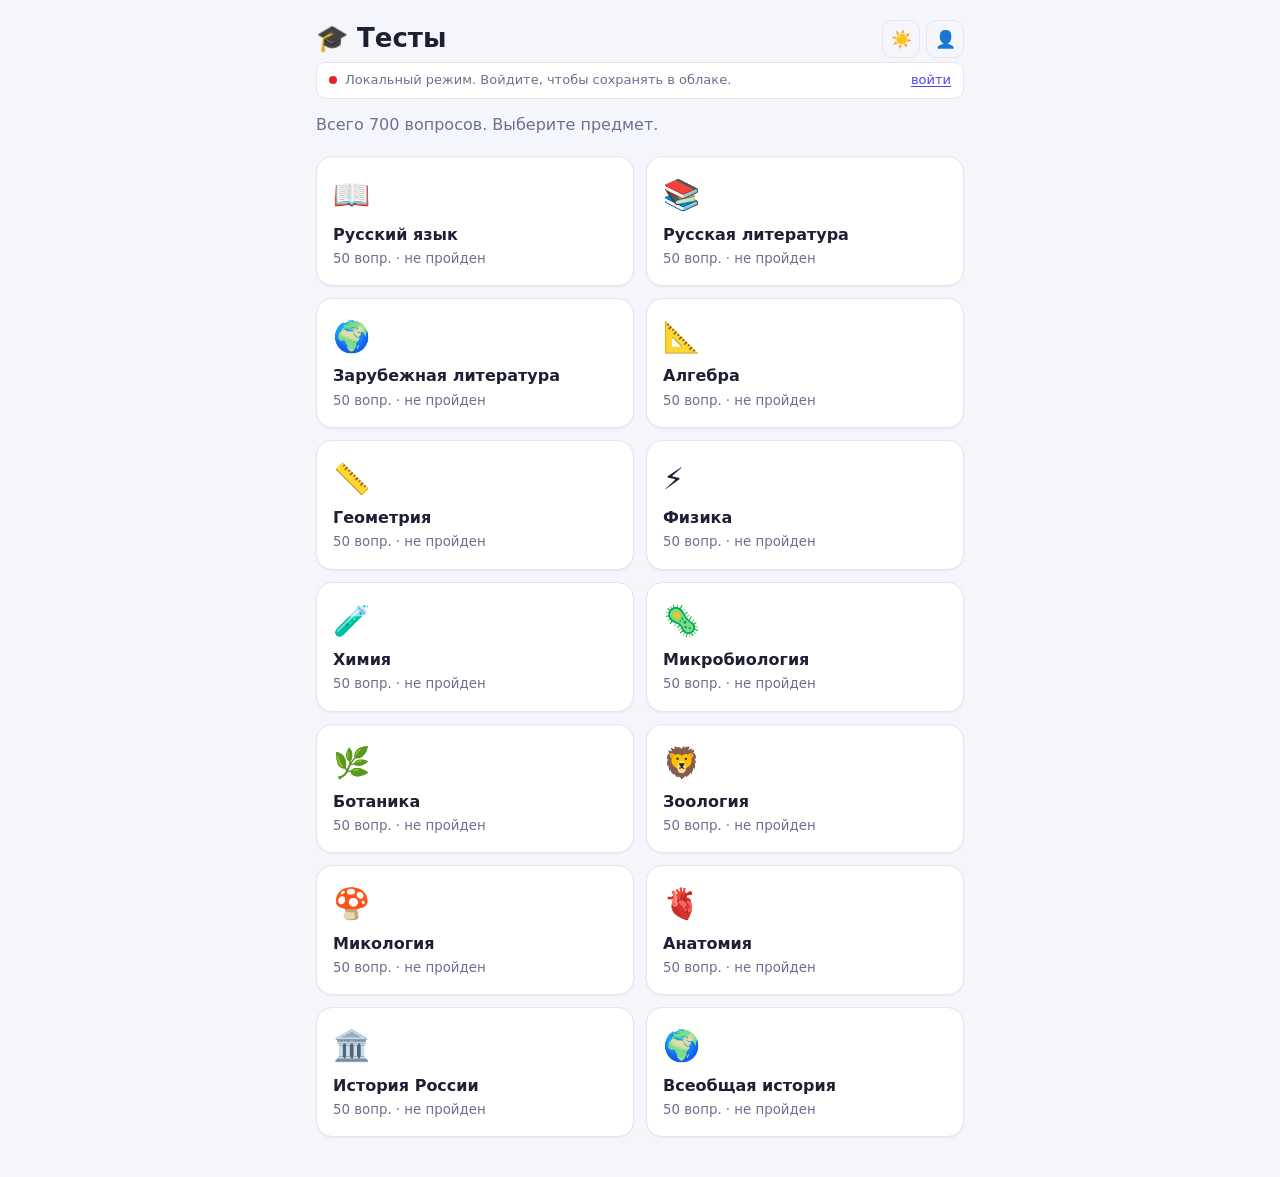
==== index.html @ f891bee3 "Add files via upload" ====
<!DOCTYPE html>
<html lang="ru">
<head>
<meta charset="utf-8">
<meta name="viewport" content="width=device-width, initial-scale=1, viewport-fit=cover">
<meta name="theme-color" content="#4f46e5">
<title>Тесты</title>
<link rel="stylesheet" href="style.css">
<script>
  // Применяем тему ДО рендера, чтобы не было вспышки
  (function () {
    try {
      var t = localStorage.getItem("tests_theme_v11");
      if (!t || ["light", "beige", "dark"].indexOf(t) === -1) {
        t = (window.matchMedia && window.matchMedia("(prefers-color-scheme:dark)").matches) ? "dark" : "light";
      }
      document.documentElement.setAttribute("data-theme", t);
    } catch (e) {}
  })();
</script>
</head>
<body>
<main id="app"></main>
<script src="questions.js"></script>
<script src="cloud.js"></script>
<script src="app.js"></script>
</body>
</html>
---- style.css ----
/* ============================================================
   ТЕМЫ
   ============================================================ */

/* Светлая (по умолчанию) */
:root,
:root[data-theme="light"] {
  --bg: #f5f6fb;
  --card: #ffffff;
  --tx: #1d2033;
  --mu: #6b7090;
  --ac: #4f46e5;
  --bd: #e3e5f0;
  --ok: #16a34a;
  --no: #dc2626;
  --okb: #dcfce7;
  --nob: #fee2e2;
  --warn: #d97706;
  --shadow: 0 1px 2px rgba(20, 20, 50, .05);
}

/* Бежевая */
:root[data-theme="beige"] {
  --bg: #f4ecdc;
  --card: #fffaf0;
  --tx: #3a2f22;
  --mu: #8a7a63;
  --ac: #b45309;
  --bd: #e6d9bf;
  --ok: #15803d;
  --no: #b91c1c;
  --okb: #e7f3e3;
  --nob: #f8e0dc;
  --warn: #b45309;
  --shadow: 0 1px 2px rgba(80, 60, 30, .06);
}

/* Тёмная */
:root[data-theme="dark"] {
  --bg: #12131c;
  --card: #1c1e2c;
  --tx: #eceefa;
  --mu: #9a9fc0;
  --ac: #818cf8;
  --bd: #2c2f45;
  --ok: #22c55e;
  --no: #ef4444;
  --okb: #14391f;
  --nob: #45191a;
  --warn: #f59e0b;
  --shadow: none;
}

/* ============================================================
   БАЗОВОЕ
   ============================================================ */
* { box-sizing: border-box; }
html, body { height: 100%; }

body {
  margin: 0;
  background: var(--bg);
  color: var(--tx);
  font: 16px/1.45 system-ui, -apple-system, "Segoe UI", Roboto, sans-serif;
  padding-top: env(safe-area-inset-top, 0px);
  padding-bottom: env(safe-area-inset-bottom, 0px);
  -webkit-tap-highlight-color: transparent;
  transition: background .2s, color .2s;
}

main {
  max-width: 680px;
  margin: 0 auto;
  padding: 20px 16px 40px;
}

h1 { font-size: 26px; margin: 8px 0 4px; }
h2 { font-size: 20px; margin: 0 0 12px; }
.sub { color: var(--mu); margin: 0 0 20px; }

/* ============================================================
   СЕТКА
   ============================================================ */
.grid {
  display: grid;
  grid-template-columns: 1fr 1fr;
  gap: 12px;
}
@media (max-width: 420px) {
  .grid { grid-template-columns: 1fr; }
}

/* ============================================================
   КАРТОЧКИ
   ============================================================ */
.card {
  background: var(--card);
  border: 1px solid var(--bd);
  border-radius: 16px;
  padding: 16px;
  box-shadow: var(--shadow);
}

.subj {
  cursor: pointer;
  text-align: left;
  font: inherit;
  color: inherit;
  transition: transform .1s, border-color .15s;
  position: relative;
  display: block;
  width: 100%;
}
.subj:hover { border-color: var(--ac); }
.subj:active { transform: scale(.97); }
.subj .e { font-size: 30px; }
.subj b { display: block; margin-top: 6px; }
.subj small { color: var(--mu); }
.subj .badge {
  position: absolute;
  top: 12px;
  right: 12px;
  font-size: 12px;
  background: var(--ac);
  color: #fff;
  border-radius: 999px;
  padding: 2px 8px;
  font-weight: 600;
}

/* ============================================================
   ПРОГРЕСС
   ============================================================ */
.bar {
  height: 8px;
  background: var(--bd);
  border-radius: 8px;
  overflow: hidden;
  margin: 10px 0 18px;
}
.bar i {
  display: block;
  height: 100%;
  background: var(--ac);
  transition: width .3s;
}

/* ============================================================
   ОПЦИИ
   ============================================================ */
.opt {
  display: block;
  width: 100%;
  text-align: left;
  font: inherit;
  color: inherit;
  background: var(--card);
  border: 2px solid var(--bd);
  border-radius: 12px;
  padding: 14px;
  margin-bottom: 10px;
  cursor: pointer;
  transition: border-color .15s, background .15s;
}
.opt:hover { border-color: var(--ac); }
.opt.sel {
  border-color: var(--ac);
  background: color-mix(in srgb, var(--ac) 12%, var(--card));
}

/* ============================================================
   КНОПКИ
   ============================================================ */
.btn {
  width: 100%;
  font: inherit;
  font-weight: 600;
  background: var(--ac);
  color: #fff;
  border: 0;
  border-radius: 12px;
  padding: 14px;
  cursor: pointer;
  margin-top: 6px;
  transition: opacity .15s, transform .1s;
}
.btn:hover { opacity: .92; }
.btn:active { transform: scale(.98); }
.btn:disabled { opacity: .4; cursor: not-allowed; }
.btn.g {
  background: transparent;
  color: var(--tx);
  border: 2px solid var(--bd);
}
.btn.g:hover { border-color: var(--ac); }

/* ============================================================
   ВЕРХНЯЯ СТРОКА
   ============================================================ */
.top {
  display: flex;
  justify-content: space-between;
  align-items: center;
  gap: 8px;
  color: var(--mu);
  font-size: 14px;
  margin-bottom: 4px;
}
.top h1 { margin: 0; color: var(--tx); }

.tools { display: flex; gap: 6px; align-items: center; }

.iconbtn {
  background: transparent;
  border: 1px solid var(--bd);
  border-radius: 10px;
  width: 38px;
  height: 38px;
  display: grid;
  place-items: center;
  cursor: pointer;
  color: var(--tx);
  font-size: 17px;
  transition: border-color .15s, transform .1s;
}
.iconbtn:hover { border-color: var(--ac); }
.iconbtn:active { transform: scale(.94); }

.back {
  background: none;
  border: 0;
  color: var(--ac);
  font: inherit;
  cursor: pointer;
  padding: 0;
}

/* ============================================================
   РЕЗУЛЬТАТ
   ============================================================ */
.grade { text-align: center; }
.grade .n {
  font-size: 88px;
  font-weight: 800;
  line-height: 1;
  margin: 6px 0;
}

.rv {
  border-radius: 12px;
  padding: 12px;
  margin-bottom: 10px;
  font-size: 15px;
}
.rv.ok { background: var(--okb); }
.rv.no { background: var(--nob); }
.rv small { display: block; color: var(--mu); margin-top: 4px; }

.row { display: flex; gap: 8px; }
.row .btn { flex: 1; }

/* ============================================================
   ОБЛАКО
   ============================================================ */
.cloud {
  display: flex;
  align-items: center;
  gap: 8px;
  font-size: 13px;
  color: var(--mu);
  margin: 0 0 14px;
  padding: 8px 12px;
  border: 1px solid var(--bd);
  border-radius: 10px;
  background: var(--card);
}
.cloud .dot {
  width: 8px;
  height: 8px;
  border-radius: 50%;
  background: var(--mu);
}
.cloud.on .dot { background: var(--ok); }
.cloud.off .dot { background: var(--no); }
.cloud.sync .dot { background: var(--warn); animation: pulse 1s infinite; }

@keyframes pulse {
  0%, 100% { opacity: .4; }
  50% { opacity: 1; }
}

.link {
  background: none;
  border: 0;
  color: var(--ac);
  font: inherit;
  cursor: pointer;
  padding: 0;
  text-decoration: underline;
  text-underline-offset: 2px;
}

/* ============================================================
   МОДАЛКИ
   ============================================================ */
.modal-bg {
  position: fixed;
  inset: 0;
  background: rgba(10, 10, 30, .5);
  display: grid;
  place-items: center;
  padding: 16px;
  z-index: 100;
}
.modal {
  background: var(--card);
  border: 1px solid var(--bd);
  border-radius: 16px;
  padding: 20px;
  max-width: 400px;
  width: 100%;
  color: var(--tx);
}
.modal h2 { margin-top: 0; }
.modal input {
  width: 100%;
  font: inherit;
  padding: 12px;
  border-radius: 10px;
  border: 1px solid var(--bd);
  background: var(--bg);
  color: var(--tx);
  margin-bottom: 10px;
}

/* ============================================================
   ИСТОРИЯ
   ============================================================ */
.hist {
  display: flex;
  flex-direction: column;
  gap: 6px;
  margin: 0 0 14px;
  max-height: 280px;
  overflow: auto;
}
.hitem {
  display: flex;
  justify-content: space-between;
  align-items: center;
  padding: 10px 12px;
  border-radius: 10px;
  border: 1px solid var(--bd);
  font-size: 14px;
}
.hitem .g {
  font-weight: 800;
  font-size: 18px;
  color: var(--ac);
}
.hitem .g.g5 { color: var(--ok); }
.hitem .g.g2 { color: var(--no); }
.hitem small { color: var(--mu); display: block; }

/* ============================================================
   ВЫБОР ТЕМЫ
   ============================================================ */
.themepick {
  display: flex;
  gap: 6px;
  margin-top: 8px;
}
.themepick button {
  flex: 1;
  padding: 10px 6px;
  border-radius: 10px;
  border: 2px solid var(--bd);
  background: var(--card);
  color: var(--tx);
  cursor: pointer;
  font: inherit;
  font-size: 14px;
  transition: border-color .15s, transform .1s;
}
.themepick button:hover { border-color: var(--ac); }
.themepick button:active { transform: scale(.96); }
.themepick button.on {
  border-color: var(--ac);
  background: color-mix(in srgb, var(--ac) 10%, var(--card));
}
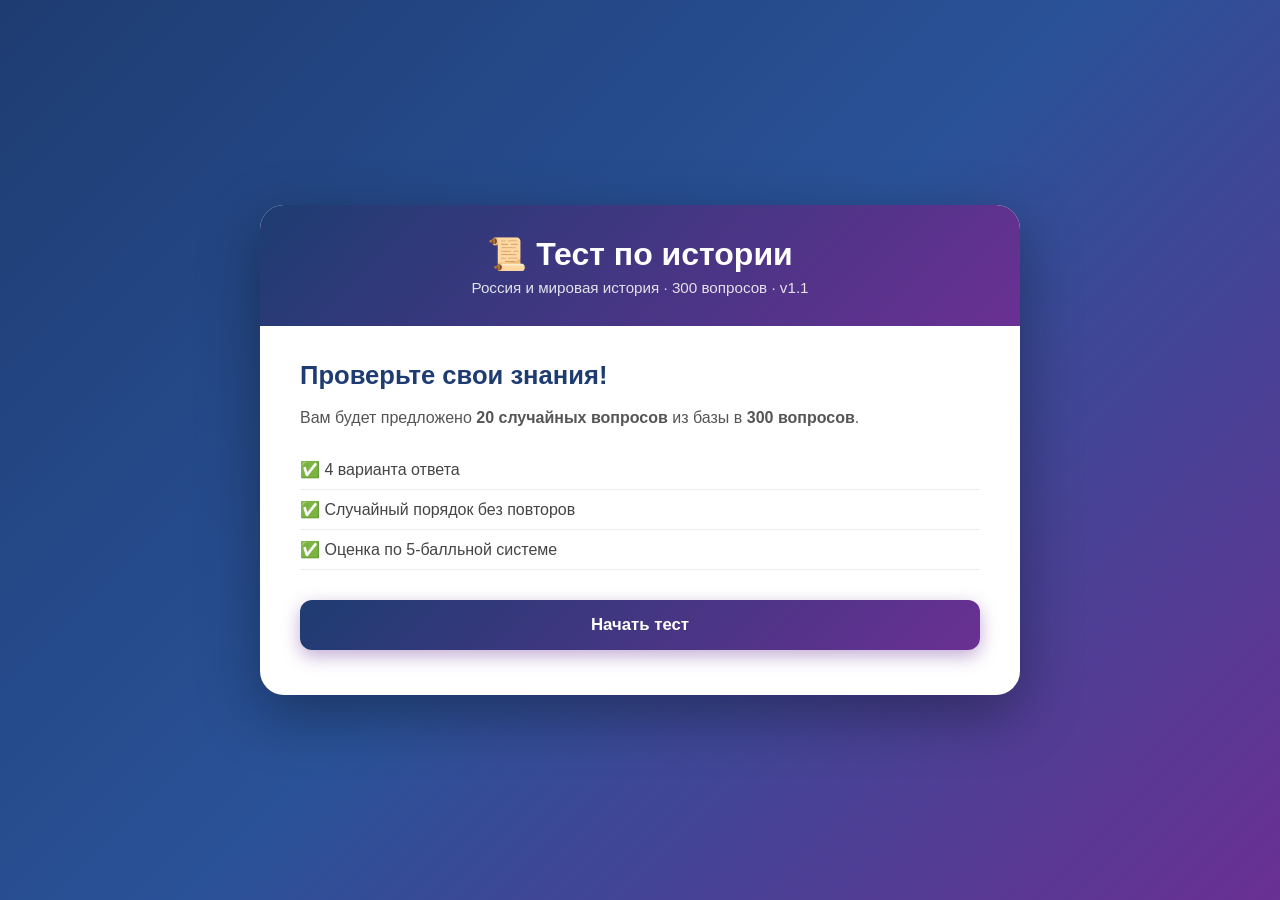
==== commit 5fddd90b: "Add files via upload" ====
--- a/index.html
+++ b/index.html
@@ -1,28 +1,75 @@
 <!DOCTYPE html>
 <html lang="ru">
 <head>
-<meta charset="utf-8">
-<meta name="viewport" content="width=device-width, initial-scale=1, viewport-fit=cover">
-<meta name="theme-color" content="#4f46e5">
-<title>Тесты</title>
-<link rel="stylesheet" href="style.css">
-<script>
-  // Применяем тему ДО рендера, чтобы не было вспышки
-  (function () {
-    try {
-      var t = localStorage.getItem("tests_theme_v11");
-      if (!t || ["light", "beige", "dark"].indexOf(t) === -1) {
-        t = (window.matchMedia && window.matchMedia("(prefers-color-scheme:dark)").matches) ? "dark" : "light";
-      }
-      document.documentElement.setAttribute("data-theme", t);
-    } catch (e) {}
-  })();
-</script>
+    <meta charset="UTF-8">
+    <meta name="viewport" content="width=device-width, initial-scale=1.0">
+    <title>Тест по истории · v1.1</title>
+    <link rel="stylesheet" href="style.css">
 </head>
 <body>
-<main id="app"></main>
-<script src="questions.js"></script>
-<script src="cloud.js"></script>
-<script src="app.js"></script>
+    <div class="container">
+        <header>
+            <h1>📜 Тест по истории</h1>
+            <p class="subtitle">Россия и мировая история · 300 вопросов · v1.1</p>
+        </header>
+
+        <!-- Стартовый экран -->
+        <div id="start-screen" class="screen active">
+            <div class="start-content">
+                <h2>Проверьте свои знания!</h2>
+                <p>Вам будет предложено <strong>20 случайных вопросов</strong> из базы в <strong>300 вопросов</strong>.</p>
+                <ul class="info-list">
+                    <li>✅ 4 варианта ответа</li>
+                    <li>✅ Случайный порядок без повторов</li>
+                    <li>✅ Оценка по 5-балльной системе</li>
+                </ul>
+                <button id="start-btn" class="btn primary">Начать тест</button>
+            </div>
+        </div>
+
+        <!-- Экран теста -->
+        <div id="quiz-screen" class="screen">
+            <div class="progress-bar">
+                <div id="progress-fill"></div>
+            </div>
+            <div class="quiz-header">
+                <span id="question-counter">Вопрос 1 / 20</span>
+                <span id="score-live">Правильно: 0</span>
+            </div>
+            <h2 id="question-text">Вопрос...</h2>
+            <div id="answers-container" class="answers"></div>
+            <button id="next-btn" class="btn primary" disabled>Далее →</button>
+        </div>
+
+        <!-- Экран результатов -->
+        <div id="result-screen" class="screen">
+            <div class="result-content">
+                <div id="grade-circle" class="grade-circle">
+                    <span id="grade-number">5</span>
+                </div>
+                <h2 id="result-title">Отличный результат!</h2>
+                <p id="result-text"></p>
+                <div class="stats">
+                    <div class="stat">
+                        <span class="stat-value" id="correct-count">0</span>
+                        <span class="stat-label">Правильных</span>
+                    </div>
+                    <div class="stat">
+                        <span class="stat-value" id="wrong-count">0</span>
+                        <span class="stat-label">Ошибок</span>
+                    </div>
+                    <div class="stat">
+                        <span class="stat-value" id="percent">0%</span>
+                        <span class="stat-label">Процент</span>
+                    </div>
+                </div>
+                <div id="comment" class="comment"></div>
+                <button id="restart-btn" class="btn primary">Пройти снова</button>
+            </div>
+        </div>
+    </div>
+
+    <script src="questions.js"></script>
+    <script src="script.js"></script>
 </body>
-</html>
+</html>
--- a/style.css
+++ b/style.css
@@ -1,390 +1,270 @@
-/* ============================================================
-   ТЕМЫ
-   ============================================================ */
-
-/* Светлая (по умолчанию) */
-:root,
-:root[data-theme="light"] {
-  --bg: #f5f6fb;
-  --card: #ffffff;
-  --tx: #1d2033;
-  --mu: #6b7090;
-  --ac: #4f46e5;
-  --bd: #e3e5f0;
-  --ok: #16a34a;
-  --no: #dc2626;
-  --okb: #dcfce7;
-  --nob: #fee2e2;
-  --warn: #d97706;
-  --shadow: 0 1px 2px rgba(20, 20, 50, .05);
-}
-
-/* Бежевая */
-:root[data-theme="beige"] {
-  --bg: #f4ecdc;
-  --card: #fffaf0;
-  --tx: #3a2f22;
-  --mu: #8a7a63;
-  --ac: #b45309;
-  --bd: #e6d9bf;
-  --ok: #15803d;
-  --no: #b91c1c;
-  --okb: #e7f3e3;
-  --nob: #f8e0dc;
-  --warn: #b45309;
-  --shadow: 0 1px 2px rgba(80, 60, 30, .06);
-}
-
-/* Тёмная */
-:root[data-theme="dark"] {
-  --bg: #12131c;
-  --card: #1c1e2c;
-  --tx: #eceefa;
-  --mu: #9a9fc0;
-  --ac: #818cf8;
-  --bd: #2c2f45;
-  --ok: #22c55e;
-  --no: #ef4444;
-  --okb: #14391f;
-  --nob: #45191a;
-  --warn: #f59e0b;
-  --shadow: none;
-}
-
-/* ============================================================
-   БАЗОВОЕ
-   ============================================================ */
-* { box-sizing: border-box; }
-html, body { height: 100%; }
+* {
+    margin: 0;
+    padding: 0;
+    box-sizing: border-box;
+    font-family: 'Segoe UI', Tahoma, sans-serif;
+}
 
 body {
-  margin: 0;
-  background: var(--bg);
-  color: var(--tx);
-  font: 16px/1.45 system-ui, -apple-system, "Segoe UI", Roboto, sans-serif;
-  padding-top: env(safe-area-inset-top, 0px);
-  padding-bottom: env(safe-area-inset-bottom, 0px);
-  -webkit-tap-highlight-color: transparent;
-  transition: background .2s, color .2s;
-}
-
-main {
-  max-width: 680px;
-  margin: 0 auto;
-  padding: 20px 16px 40px;
-}
-
-h1 { font-size: 26px; margin: 8px 0 4px; }
-h2 { font-size: 20px; margin: 0 0 12px; }
-.sub { color: var(--mu); margin: 0 0 20px; }
-
-/* ============================================================
-   СЕТКА
-   ============================================================ */
-.grid {
-  display: grid;
-  grid-template-columns: 1fr 1fr;
-  gap: 12px;
-}
-@media (max-width: 420px) {
-  .grid { grid-template-columns: 1fr; }
-}
-
-/* ============================================================
-   КАРТОЧКИ
-   ============================================================ */
-.card {
-  background: var(--card);
-  border: 1px solid var(--bd);
-  border-radius: 16px;
-  padding: 16px;
-  box-shadow: var(--shadow);
-}
-
-.subj {
-  cursor: pointer;
-  text-align: left;
-  font: inherit;
-  color: inherit;
-  transition: transform .1s, border-color .15s;
-  position: relative;
-  display: block;
-  width: 100%;
-}
-.subj:hover { border-color: var(--ac); }
-.subj:active { transform: scale(.97); }
-.subj .e { font-size: 30px; }
-.subj b { display: block; margin-top: 6px; }
-.subj small { color: var(--mu); }
-.subj .badge {
-  position: absolute;
-  top: 12px;
-  right: 12px;
-  font-size: 12px;
-  background: var(--ac);
-  color: #fff;
-  border-radius: 999px;
-  padding: 2px 8px;
-  font-weight: 600;
-}
-
-/* ============================================================
-   ПРОГРЕСС
-   ============================================================ */
-.bar {
-  height: 8px;
-  background: var(--bd);
-  border-radius: 8px;
-  overflow: hidden;
-  margin: 10px 0 18px;
-}
-.bar i {
-  display: block;
-  height: 100%;
-  background: var(--ac);
-  transition: width .3s;
-}
-
-/* ============================================================
-   ОПЦИИ
-   ============================================================ */
-.opt {
-  display: block;
-  width: 100%;
-  text-align: left;
-  font: inherit;
-  color: inherit;
-  background: var(--card);
-  border: 2px solid var(--bd);
-  border-radius: 12px;
-  padding: 14px;
-  margin-bottom: 10px;
-  cursor: pointer;
-  transition: border-color .15s, background .15s;
-}
-.opt:hover { border-color: var(--ac); }
-.opt.sel {
-  border-color: var(--ac);
-  background: color-mix(in srgb, var(--ac) 12%, var(--card));
-}
-
-/* ============================================================
-   КНОПКИ
-   ============================================================ */
+    min-height: 100vh;
+    background: linear-gradient(135deg, #1e3c72 0%, #2a5298 50%, #6a3093 100%);
+    display: flex;
+    justify-content: center;
+    align-items: center;
+    padding: 20px;
+    color: #2c3e50;
+}
+
+.container {
+    width: 100%;
+    max-width: 760px;
+    background: #fff;
+    border-radius: 24px;
+    box-shadow: 0 20px 60px rgba(0, 0, 0, 0.35);
+    overflow: hidden;
+}
+
+header {
+    background: linear-gradient(135deg, #1e3c72, #6a3093);
+    color: #fff;
+    padding: 30px 40px;
+    text-align: center;
+}
+
+header h1 {
+    font-size: 2rem;
+    margin-bottom: 6px;
+}
+
+.subtitle {
+    opacity: 0.85;
+    font-size: 0.95rem;
+}
+
+.screen {
+    display: none;
+    padding: 35px 40px 45px;
+}
+
+.screen.active {
+    display: block;
+    animation: fadeIn 0.4s ease;
+}
+
+@keyframes fadeIn {
+    from { opacity: 0; transform: translateY(10px); }
+    to { opacity: 1; transform: translateY(0); }
+}
+
+.start-content h2 {
+    font-size: 1.6rem;
+    margin-bottom: 15px;
+    color: #1e3c72;
+}
+
+.start-content p {
+    margin-bottom: 20px;
+    line-height: 1.6;
+    color: #555;
+}
+
+.info-list {
+    list-style: none;
+    margin-bottom: 30px;
+}
+
+.info-list li {
+    padding: 10px 0;
+    border-bottom: 1px solid #eee;
+    color: #444;
+}
+
 .btn {
-  width: 100%;
-  font: inherit;
-  font-weight: 600;
-  background: var(--ac);
-  color: #fff;
-  border: 0;
-  border-radius: 12px;
-  padding: 14px;
-  cursor: pointer;
-  margin-top: 6px;
-  transition: opacity .15s, transform .1s;
-}
-.btn:hover { opacity: .92; }
-.btn:active { transform: scale(.98); }
-.btn:disabled { opacity: .4; cursor: not-allowed; }
-.btn.g {
-  background: transparent;
-  color: var(--tx);
-  border: 2px solid var(--bd);
-}
-.btn.g:hover { border-color: var(--ac); }
-
-/* ============================================================
-   ВЕРХНЯЯ СТРОКА
-   ============================================================ */
-.top {
-  display: flex;
-  justify-content: space-between;
-  align-items: center;
-  gap: 8px;
-  color: var(--mu);
-  font-size: 14px;
-  margin-bottom: 4px;
-}
-.top h1 { margin: 0; color: var(--tx); }
-
-.tools { display: flex; gap: 6px; align-items: center; }
-
-.iconbtn {
-  background: transparent;
-  border: 1px solid var(--bd);
-  border-radius: 10px;
-  width: 38px;
-  height: 38px;
-  display: grid;
-  place-items: center;
-  cursor: pointer;
-  color: var(--tx);
-  font-size: 17px;
-  transition: border-color .15s, transform .1s;
-}
-.iconbtn:hover { border-color: var(--ac); }
-.iconbtn:active { transform: scale(.94); }
-
-.back {
-  background: none;
-  border: 0;
-  color: var(--ac);
-  font: inherit;
-  cursor: pointer;
-  padding: 0;
-}
-
-/* ============================================================
-   РЕЗУЛЬТАТ
-   ============================================================ */
-.grade { text-align: center; }
-.grade .n {
-  font-size: 88px;
-  font-weight: 800;
-  line-height: 1;
-  margin: 6px 0;
-}
-
-.rv {
-  border-radius: 12px;
-  padding: 12px;
-  margin-bottom: 10px;
-  font-size: 15px;
-}
-.rv.ok { background: var(--okb); }
-.rv.no { background: var(--nob); }
-.rv small { display: block; color: var(--mu); margin-top: 4px; }
-
-.row { display: flex; gap: 8px; }
-.row .btn { flex: 1; }
-
-/* ============================================================
-   ОБЛАКО
-   ============================================================ */
-.cloud {
-  display: flex;
-  align-items: center;
-  gap: 8px;
-  font-size: 13px;
-  color: var(--mu);
-  margin: 0 0 14px;
-  padding: 8px 12px;
-  border: 1px solid var(--bd);
-  border-radius: 10px;
-  background: var(--card);
-}
-.cloud .dot {
-  width: 8px;
-  height: 8px;
-  border-radius: 50%;
-  background: var(--mu);
-}
-.cloud.on .dot { background: var(--ok); }
-.cloud.off .dot { background: var(--no); }
-.cloud.sync .dot { background: var(--warn); animation: pulse 1s infinite; }
-
-@keyframes pulse {
-  0%, 100% { opacity: .4; }
-  50% { opacity: 1; }
-}
-
-.link {
-  background: none;
-  border: 0;
-  color: var(--ac);
-  font: inherit;
-  cursor: pointer;
-  padding: 0;
-  text-decoration: underline;
-  text-underline-offset: 2px;
-}
-
-/* ============================================================
-   МОДАЛКИ
-   ============================================================ */
-.modal-bg {
-  position: fixed;
-  inset: 0;
-  background: rgba(10, 10, 30, .5);
-  display: grid;
-  place-items: center;
-  padding: 16px;
-  z-index: 100;
-}
-.modal {
-  background: var(--card);
-  border: 1px solid var(--bd);
-  border-radius: 16px;
-  padding: 20px;
-  max-width: 400px;
-  width: 100%;
-  color: var(--tx);
-}
-.modal h2 { margin-top: 0; }
-.modal input {
-  width: 100%;
-  font: inherit;
-  padding: 12px;
-  border-radius: 10px;
-  border: 1px solid var(--bd);
-  background: var(--bg);
-  color: var(--tx);
-  margin-bottom: 10px;
-}
-
-/* ============================================================
-   ИСТОРИЯ
-   ============================================================ */
-.hist {
-  display: flex;
-  flex-direction: column;
-  gap: 6px;
-  margin: 0 0 14px;
-  max-height: 280px;
-  overflow: auto;
-}
-.hitem {
-  display: flex;
-  justify-content: space-between;
-  align-items: center;
-  padding: 10px 12px;
-  border-radius: 10px;
-  border: 1px solid var(--bd);
-  font-size: 14px;
-}
-.hitem .g {
-  font-weight: 800;
-  font-size: 18px;
-  color: var(--ac);
-}
-.hitem .g.g5 { color: var(--ok); }
-.hitem .g.g2 { color: var(--no); }
-.hitem small { color: var(--mu); display: block; }
-
-/* ============================================================
-   ВЫБОР ТЕМЫ
-   ============================================================ */
-.themepick {
-  display: flex;
-  gap: 6px;
-  margin-top: 8px;
-}
-.themepick button {
-  flex: 1;
-  padding: 10px 6px;
-  border-radius: 10px;
-  border: 2px solid var(--bd);
-  background: var(--card);
-  color: var(--tx);
-  cursor: pointer;
-  font: inherit;
-  font-size: 14px;
-  transition: border-color .15s, transform .1s;
-}
-.themepick button:hover { border-color: var(--ac); }
-.themepick button:active { transform: scale(.96); }
-.themepick button.on {
-  border-color: var(--ac);
-  background: color-mix(in srgb, var(--ac) 10%, var(--card));
+    border: none;
+    padding: 15px 35px;
+    border-radius: 12px;
+    font-size: 1.05rem;
+    font-weight: 600;
+    cursor: pointer;
+    transition: all 0.25s ease;
+    width: 100%;
+}
+
+.btn.primary {
+    background: linear-gradient(135deg, #1e3c72, #6a3093);
+    color: #fff;
+    box-shadow: 0 6px 18px rgba(106, 48, 147, 0.4);
+}
+
+.btn.primary:hover:not(:disabled) {
+    transform: translateY(-2px);
+    box-shadow: 0 10px 25px rgba(106, 48, 147, 0.55);
+}
+
+.btn:disabled {
+    opacity: 0.45;
+    cursor: not-allowed;
+}
+
+.progress-bar {
+    width: 100%;
+    height: 10px;
+    background: #e8ecf3;
+    border-radius: 8px;
+    overflow: hidden;
+    margin-bottom: 18px;
+}
+
+#progress-fill {
+    height: 100%;
+    width: 0%;
+    background: linear-gradient(90deg, #1e3c72, #6a3093);
+    transition: width 0.4s ease;
+}
+
+.quiz-header {
+    display: flex;
+    justify-content: space-between;
+    font-size: 0.9rem;
+    color: #7a8699;
+    margin-bottom: 20px;
+    font-weight: 600;
+}
+
+#question-text {
+    font-size: 1.35rem;
+    line-height: 1.5;
+    margin-bottom: 25px;
+    color: #1e3c72;
+}
+
+.answers {
+    display: flex;
+    flex-direction: column;
+    gap: 12px;
+    margin-bottom: 25px;
+}
+
+.answer {
+    padding: 16px 20px;
+    background: #f4f6fb;
+    border: 2px solid #e0e6f0;
+    border-radius: 12px;
+    cursor: pointer;
+    font-size: 1rem;
+    text-align: left;
+    transition: all 0.2s ease;
+    color: #2c3e50;
+}
+
+.answer:hover:not(.disabled) {
+    background: #e8edfa;
+    border-color: #6a3093;
+    transform: translateX(4px);
+}
+
+.answer.correct {
+    background: #d4f7dc;
+    border-color: #27ae60;
+    color: #1b7a3e;
+    font-weight: 600;
+}
+
+.answer.wrong {
+    background: #fde0e0;
+    border-color: #e74c3c;
+    color: #b1271b;
+    font-weight: 600;
+}
+
+.answer.disabled {
+    cursor: default;
+}
+
+.result-content {
+    text-align: center;
+}
+
+.grade-circle {
+    width: 130px;
+    height: 130px;
+    border-radius: 50%;
+    margin: 0 auto 25px;
+    display: flex;
+    justify-content: center;
+    align-items: center;
+    font-size: 3.5rem;
+    font-weight: 800;
+    color: #fff;
+    box-shadow: 0 10px 30px rgba(0, 0, 0, 0.25);
+    animation: pop 0.5s ease;
+}
+
+@keyframes pop {
+    0% { transform: scale(0); }
+    70% { transform: scale(1.15); }
+    100% { transform: scale(1); }
+}
+
+.grade-5 { background: linear-gradient(135deg, #11998e, #38ef7d); }
+.grade-4 { background: linear-gradient(135deg, #2193b0, #6dd5ed); }
+.grade-3 { background: linear-gradient(135deg, #f2994a, #f2c94c); }
+.grade-2 { background: linear-gradient(135deg, #eb3349, #f45c43); }
+
+#result-title {
+    font-size: 1.6rem;
+    margin-bottom: 12px;
+    color: #1e3c72;
+}
+
+#result-text {
+    color: #666;
+    margin-bottom: 25px;
+    line-height: 1.5;
+}
+
+.stats {
+    display: flex;
+    justify-content: space-around;
+    margin-bottom: 25px;
+    padding: 20px 0;
+    background: #f4f6fb;
+    border-radius: 16px;
+}
+
+.stat {
+    display: flex;
+    flex-direction: column;
+}
+
+.stat-value {
+    font-size: 1.8rem;
+    font-weight: 800;
+    color: #6a3093;
+}
+
+.stat-label {
+    font-size: 0.85rem;
+    color: #7a8699;
+    margin-top: 4px;
+}
+
+.comment {
+    padding: 18px 22px;
+    border-radius: 14px;
+    background: #f4f6fb;
+    border-left: 5px solid #6a3093;
+    text-align: left;
+    margin-bottom: 28px;
+    line-height: 1.6;
+    color: #444;
+    font-style: italic;
+}
+
+@media (max-width: 560px) {
+    header { padding: 22px 20px; }
+    header h1 { font-size: 1.5rem; }
+    .screen { padding: 25px 22px 35px; }
+    #question-text { font-size: 1.15rem; }
+    .grade-circle { width: 100px; height: 100px; font-size: 2.6rem; }
 }
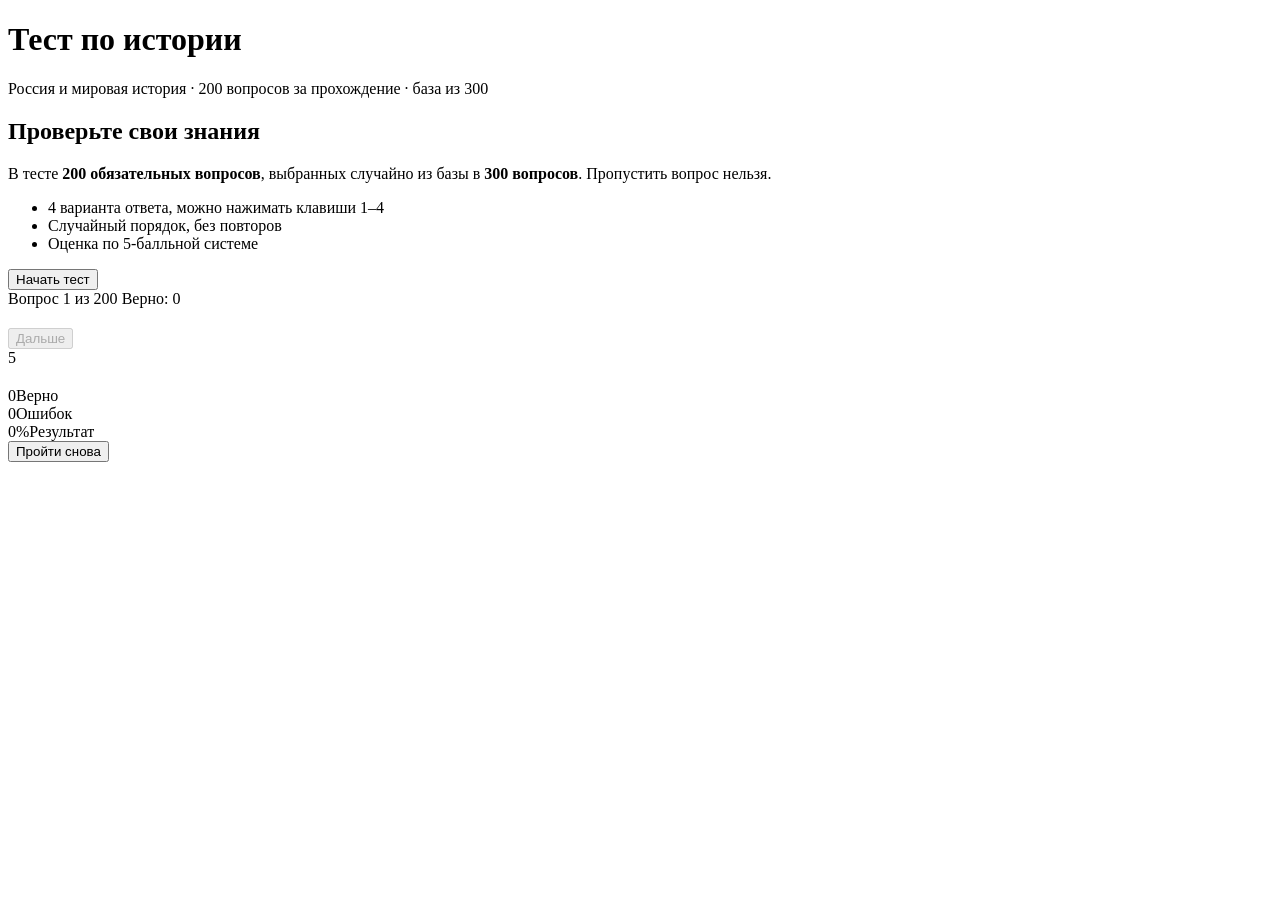
==== commit bcec2c50: "Add files via upload" ====
--- a/index.html
+++ b/index.html
@@ -1,75 +1,60 @@
 <!DOCTYPE html>
 <html lang="ru">
 <head>
-    <meta charset="UTF-8">
-    <meta name="viewport" content="width=device-width, initial-scale=1.0">
-    <title>Тест по истории · v1.1</title>
-    <link rel="stylesheet" href="style.css">
+<meta charset="UTF-8">
+<meta name="viewport" content="width=device-width, initial-scale=1, viewport-fit=cover">
+<title>Тест по истории</title>
+<link rel="stylesheet" href="https://fonts.googleapis.com/css2?family=Literata:wght@500;600&family=Onest:wght@400;600&display=swap">
+<link rel="stylesheet" href="css/style.css">
 </head>
 <body>
-    <div class="container">
-        <header>
-            <h1>📜 Тест по истории</h1>
-            <p class="subtitle">Россия и мировая история · 300 вопросов · v1.1</p>
-        </header>
+<div class="container">
+  <header>
+    <h1>Тест по истории</h1>
+    <p class="subtitle">Россия и мировая история · 200 вопросов за прохождение · база из 300</p>
+  </header>
 
-        <!-- Стартовый экран -->
-        <div id="start-screen" class="screen active">
-            <div class="start-content">
-                <h2>Проверьте свои знания!</h2>
-                <p>Вам будет предложено <strong>20 случайных вопросов</strong> из базы в <strong>300 вопросов</strong>.</p>
-                <ul class="info-list">
-                    <li>✅ 4 варианта ответа</li>
-                    <li>✅ Случайный порядок без повторов</li>
-                    <li>✅ Оценка по 5-балльной системе</li>
-                </ul>
-                <button id="start-btn" class="btn primary">Начать тест</button>
-            </div>
-        </div>
+  <div id="start-screen" class="screen active">
+    <div class="start-content">
+      <h2>Проверьте свои знания</h2>
+      <p>В тесте <strong>200 обязательных вопросов</strong>, выбранных случайно из базы в <strong>300 вопросов</strong>. Пропустить вопрос нельзя.</p>
+      <ul class="info-list">
+        <li>4 варианта ответа, можно нажимать клавиши 1–4</li>
+        <li>Случайный порядок, без повторов</li>
+        <li>Оценка по 5-балльной системе</li>
+      </ul>
+      <button id="start-btn" class="btn primary">Начать тест</button>
+    </div>
+  </div>
 
-        <!-- Экран теста -->
-        <div id="quiz-screen" class="screen">
-            <div class="progress-bar">
-                <div id="progress-fill"></div>
-            </div>
-            <div class="quiz-header">
-                <span id="question-counter">Вопрос 1 / 20</span>
-                <span id="score-live">Правильно: 0</span>
-            </div>
-            <h2 id="question-text">Вопрос...</h2>
-            <div id="answers-container" class="answers"></div>
-            <button id="next-btn" class="btn primary" disabled>Далее →</button>
-        </div>
+  <div id="quiz-screen" class="screen">
+    <div id="ruler" class="ruler" aria-hidden="true"></div>
+    <div class="quiz-header">
+      <span id="question-counter">Вопрос 1 из 200</span>
+      <span id="score-live">Верно: 0</span>
+    </div>
+    <h2 id="question-text"></h2>
+    <div id="answers-container" class="answers"></div>
+    <button id="next-btn" class="btn primary" disabled>Дальше</button>
+  </div>
 
-        <!-- Экран результатов -->
-        <div id="result-screen" class="screen">
-            <div class="result-content">
-                <div id="grade-circle" class="grade-circle">
-                    <span id="grade-number">5</span>
-                </div>
-                <h2 id="result-title">Отличный результат!</h2>
-                <p id="result-text"></p>
-                <div class="stats">
-                    <div class="stat">
-                        <span class="stat-value" id="correct-count">0</span>
-                        <span class="stat-label">Правильных</span>
-                    </div>
-                    <div class="stat">
-                        <span class="stat-value" id="wrong-count">0</span>
-                        <span class="stat-label">Ошибок</span>
-                    </div>
-                    <div class="stat">
-                        <span class="stat-value" id="percent">0%</span>
-                        <span class="stat-label">Процент</span>
-                    </div>
-                </div>
-                <div id="comment" class="comment"></div>
-                <button id="restart-btn" class="btn primary">Пройти снова</button>
-            </div>
-        </div>
+  <div id="result-screen" class="screen">
+    <div class="result-content">
+      <div id="grade-circle" class="grade-circle"><span id="grade-number">5</span></div>
+      <h2 id="result-title"></h2>
+      <p id="result-text"></p>
+      <div class="stats">
+        <div class="stat"><span class="stat-value" id="correct-count">0</span><span class="stat-label">Верно</span></div>
+        <div class="stat"><span class="stat-value" id="wrong-count">0</span><span class="stat-label">Ошибок</span></div>
+        <div class="stat"><span class="stat-value" id="percent">0%</span><span class="stat-label">Результат</span></div>
+      </div>
+      <div id="comment" class="comment"></div>
+      <button id="restart-btn" class="btn primary">Пройти снова</button>
     </div>
+  </div>
+</div>
 
-    <script src="questions.js"></script>
-    <script src="script.js"></script>
+<script src="js/questions.js"></script>
+<script src="js/script.js"></script>
 </body>
-</html>+</html>
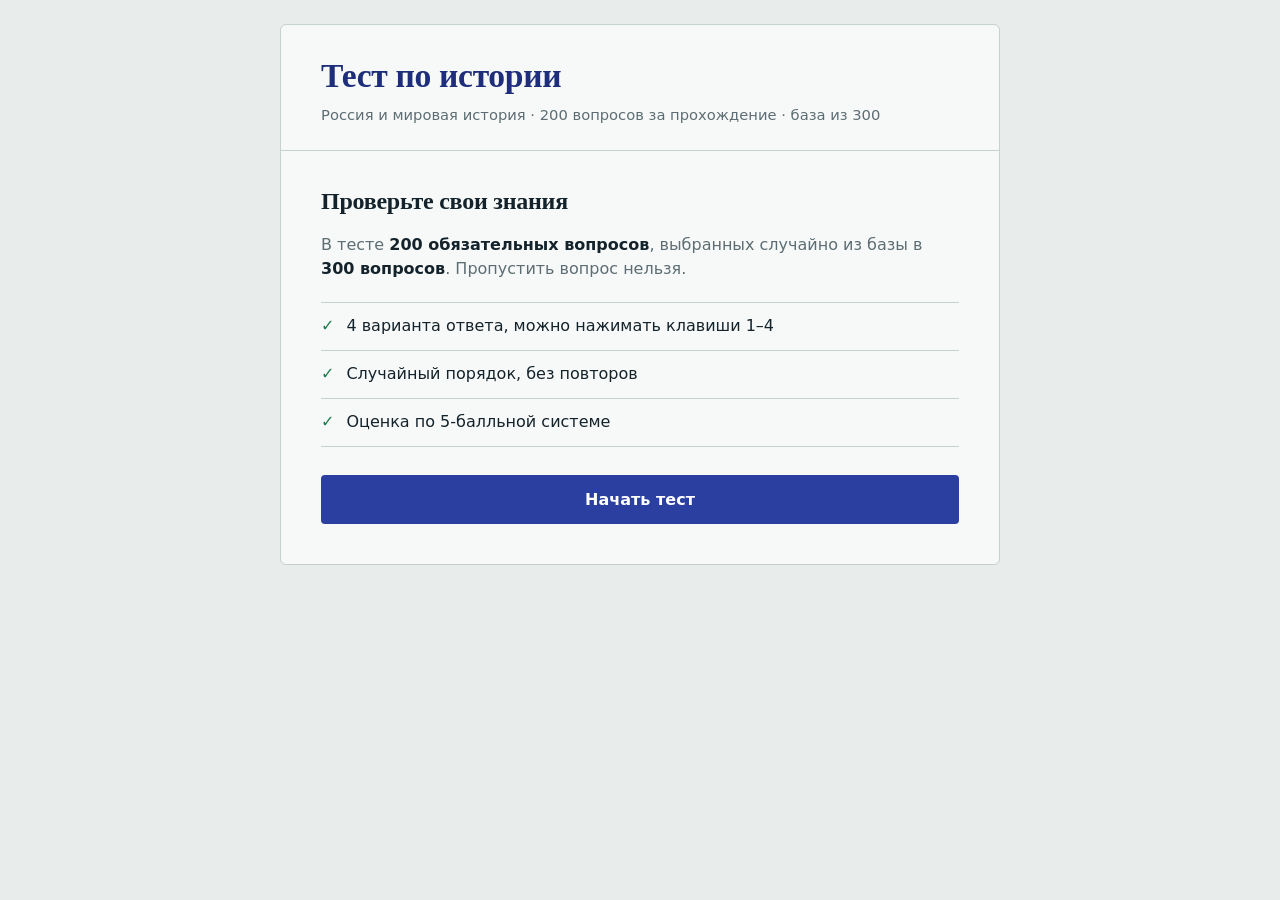
==== commit 863532ad: "Add files via upload" ====
--- a/index.html
+++ b/index.html
@@ -5,56 +5,40 @@
 <meta name="viewport" content="width=device-width, initial-scale=1, viewport-fit=cover">
 <title>Тест по истории</title>
 <link rel="stylesheet" href="https://fonts.googleapis.com/css2?family=Literata:wght@500;600&family=Onest:wght@400;600&display=swap">
-<link rel="stylesheet" href="css/style.css">
+<link rel="stylesheet" href="style.css">
 </head>
 <body>
 <div class="container">
-  <header>
-    <h1>Тест по истории</h1>
-    <p class="subtitle">Россия и мировая история · 200 вопросов за прохождение · база из 300</p>
-  </header>
-
-  <div id="start-screen" class="screen active">
-    <div class="start-content">
-      <h2>Проверьте свои знания</h2>
-      <p>В тесте <strong>200 обязательных вопросов</strong>, выбранных случайно из базы в <strong>300 вопросов</strong>. Пропустить вопрос нельзя.</p>
-      <ul class="info-list">
-        <li>4 варианта ответа, можно нажимать клавиши 1–4</li>
-        <li>Случайный порядок, без повторов</li>
-        <li>Оценка по 5-балльной системе</li>
-      </ul>
-      <button id="start-btn" class="btn primary">Начать тест</button>
-    </div>
-  </div>
-
-  <div id="quiz-screen" class="screen">
-    <div id="ruler" class="ruler" aria-hidden="true"></div>
-    <div class="quiz-header">
-      <span id="question-counter">Вопрос 1 из 200</span>
-      <span id="score-live">Верно: 0</span>
-    </div>
-    <h2 id="question-text"></h2>
-    <div id="answers-container" class="answers"></div>
-    <button id="next-btn" class="btn primary" disabled>Дальше</button>
-  </div>
-
-  <div id="result-screen" class="screen">
-    <div class="result-content">
-      <div id="grade-circle" class="grade-circle"><span id="grade-number">5</span></div>
-      <h2 id="result-title"></h2>
-      <p id="result-text"></p>
-      <div class="stats">
-        <div class="stat"><span class="stat-value" id="correct-count">0</span><span class="stat-label">Верно</span></div>
-        <div class="stat"><span class="stat-value" id="wrong-count">0</span><span class="stat-label">Ошибок</span></div>
-        <div class="stat"><span class="stat-value" id="percent">0%</span><span class="stat-label">Результат</span></div>
-      </div>
-      <div id="comment" class="comment"></div>
-      <button id="restart-btn" class="btn primary">Пройти снова</button>
-    </div>
-  </div>
+<header>
+<h1>Тест по истории</h1>
+<p class="subtitle">Россия и мировая история · 200 вопросов за прохождение · база из 300</p>
+</header>
+<div id="start-screen" class="screen active"><div class="start-content">
+<h2>Проверьте свои знания</h2>
+<p>В тесте <strong>200 обязательных вопросов</strong>, выбранных случайно из базы в <strong>300 вопросов</strong>. Пропустить вопрос нельзя.</p>
+<ul class="info-list"><li>4 варианта ответа, можно нажимать клавиши 1–4</li><li>Случайный порядок, без повторов</li><li>Оценка по 5-балльной системе</li></ul>
+<button id="start-btn" class="btn primary">Начать тест</button>
+</div></div>
+<div id="quiz-screen" class="screen">
+<div id="ruler" class="ruler" aria-hidden="true"></div>
+<div class="quiz-header"><span id="question-counter">Вопрос 1 из 200</span><span id="score-live">Верно: 0</span></div>
+<h2 id="question-text"></h2>
+<div id="answers-container" class="answers"></div>
+<button id="next-btn" class="btn primary" disabled>Дальше</button>
 </div>
-
-<script src="js/questions.js"></script>
-<script src="js/script.js"></script>
+<div id="result-screen" class="screen"><div class="result-content">
+<div id="grade-circle" class="grade-circle"><span id="grade-number">5</span></div>
+<h2 id="result-title"></h2><p id="result-text"></p>
+<div class="stats">
+<div class="stat"><span class="stat-value" id="correct-count">0</span><span class="stat-label">Верно</span></div>
+<div class="stat"><span class="stat-value" id="wrong-count">0</span><span class="stat-label">Ошибок</span></div>
+<div class="stat"><span class="stat-value" id="percent">0%</span><span class="stat-label">Результат</span></div>
+</div>
+<div id="comment" class="comment"></div>
+<button id="restart-btn" class="btn primary">Пройти снова</button>
+</div></div>
+</div>
+<script src="questions.js"></script>
+<script src="script.js"></script>
 </body>
 </html>
--- a/style.css
+++ b/style.css
@@ -0,0 +1,56 @@
+:root{--bg:#e8edec;--paper:#f7f9f8;--ink:#14232b;--mute:#5d6d73;--line:#c6d0cf;--blue:#2b3fa0;--blue-d:#1e2e7a;--ok:#1f7a4d;--ok-bg:#dcf1e5;--bad:#b3362b;--bad-bg:#f8e0dd;--tick:#c4cdcc}
+@media(prefers-color-scheme:dark){:root:not([data-theme="light"]){--bg:#0f1a20;--paper:#172730;--ink:#e7eeee;--mute:#8fa2a8;--line:#2b3f49;--blue:#8a9cff;--blue-d:#aab6ff;--ok:#6fd5a0;--ok-bg:#1a3a2b;--bad:#ff8f84;--bad-bg:#3d1f1c;--tick:#2f434d}}
+:root[data-theme="dark"]{--bg:#0f1a20;--paper:#172730;--ink:#e7eeee;--mute:#8fa2a8;--line:#2b3f49;--blue:#8a9cff;--blue-d:#aab6ff;--ok:#6fd5a0;--ok-bg:#1a3a2b;--bad:#ff8f84;--bad-bg:#3d1f1c;--tick:#2f434d}
+*{margin:0;padding:0;box-sizing:border-box}
+:root{padding-top:env(safe-area-inset-top,0px);padding-bottom:env(safe-area-inset-bottom,0px)}
+html{scroll-padding-top:env(safe-area-inset-top,0px)}
+body{min-height:100vh;background:var(--bg);color:var(--ink);font:400 1rem/1.55 'Onest','Segoe UI',system-ui,sans-serif;display:flex;justify-content:center;padding:24px 16px}
+.container{width:100%;max-width:720px;align-self:flex-start;background:var(--paper);border:1px solid var(--line);border-radius:6px}
+header{padding:32px 40px 24px;border-bottom:1px solid var(--line)}
+h1,h2{font-family:'Literata',Georgia,'Times New Roman',serif;font-weight:600;letter-spacing:-.01em}
+header h1{font-size:2.1rem;line-height:1.15;color:var(--blue-d)}
+.subtitle{color:var(--mute);font-size:.92rem;margin-top:8px}
+.screen{display:none;padding:32px 40px 40px}
+.screen.active{display:block}
+.start-content h2{font-size:1.5rem;margin-bottom:12px}
+.start-content p{max-width:60ch;margin-bottom:20px;color:var(--mute)}
+.start-content strong{color:var(--ink)}
+.info-list{list-style:none;margin-bottom:28px;border-top:1px solid var(--line)}
+.info-list li{padding:11px 0;border-bottom:1px solid var(--line)}
+.info-list li::before{content:"✓";color:var(--ok);font-weight:700;margin-right:12px}
+.btn{width:100%;border:0;border-radius:4px;padding:15px 24px;font:600 1rem 'Onest',system-ui,sans-serif;cursor:pointer;transition:background .2s,transform .1s}
+.btn.primary{background:var(--blue);color:#fff}
+:root[data-theme="dark"] .btn.primary{color:#0f1a20}
+@media(prefers-color-scheme:dark){:root:not([data-theme="light"]) .btn.primary{color:#0f1a20}}
+.btn.primary:hover:not(:disabled){background:var(--blue-d)}
+.btn:active:not(:disabled){transform:translateY(1px)}
+.btn:disabled{opacity:.4;cursor:not-allowed}
+:focus-visible{outline:3px solid var(--blue);outline-offset:2px}
+.ruler{display:flex;gap:1px;height:26px;align-items:flex-end;margin-bottom:16px}
+.ruler i{flex:1;min-width:0;height:40%;background:var(--tick);transition:background .25s,height .25s}
+.ruler i:nth-child(10n){height:70%}
+.ruler i.ok{background:var(--ok);height:100%}
+.ruler i.bad{background:var(--bad);height:100%}
+.ruler i.now{background:var(--blue);height:100%}
+.quiz-header{display:flex;justify-content:space-between;gap:12px;font-size:.88rem;color:var(--mute);margin-bottom:22px}
+#question-text{font-size:1.4rem;line-height:1.4;margin-bottom:24px;max-width:34em}
+.answers{display:flex;flex-direction:column;gap:10px;margin-bottom:24px}
+.answer{display:flex;gap:14px;align-items:baseline;padding:14px 16px;background:transparent;border:1px solid var(--line);border-radius:4px;cursor:pointer;font:inherit;text-align:left;color:var(--ink);transition:border-color .15s,background .15s}
+.answer .key{flex:none;width:1.4em;font-family:'Literata',Georgia,serif;font-weight:600;color:var(--mute)}
+.answer:hover:not(.disabled){border-color:var(--blue);background:color-mix(in srgb,var(--blue) 8%,transparent)}
+.answer.correct{background:var(--ok-bg);border-color:var(--ok);font-weight:600}
+.answer.wrong{background:var(--bad-bg);border-color:var(--bad)}
+.answer.disabled{cursor:default}
+.result-content{text-align:center}
+.grade-circle{width:120px;height:120px;border-radius:50%;margin:0 auto 22px;display:flex;align-items:center;justify-content:center;font:600 3.6rem 'Literata',Georgia,serif;border:4px solid currentColor}
+.grade-5{color:var(--ok)}.grade-4{color:var(--blue)}.grade-3{color:#b7791f}.grade-2{color:var(--bad)}
+#result-title{font-size:1.6rem;margin-bottom:8px}
+#result-text{color:var(--mute);margin-bottom:24px}
+.stats{display:flex;border:1px solid var(--line);border-radius:4px;margin-bottom:22px}
+.stat{flex:1;padding:16px 8px;display:flex;flex-direction:column}
+.stat+.stat{border-left:1px solid var(--line)}
+.stat-value{font:600 1.8rem 'Literata',Georgia,serif;color:var(--blue-d)}
+.stat-label{font-size:.82rem;color:var(--mute)}
+.comment{text-align:left;padding:16px 20px;border-left:4px solid var(--blue);background:color-mix(in srgb,var(--blue) 7%,transparent);margin-bottom:26px;max-width:60ch;margin-inline:auto}
+@media(max-width:560px){header{padding:24px 20px 18px}header h1{font-size:1.6rem}.screen{padding:22px 20px 30px}#question-text{font-size:1.18rem}.ruler{height:20px}}
+@media(prefers-reduced-motion:reduce){*{transition:none!important}}
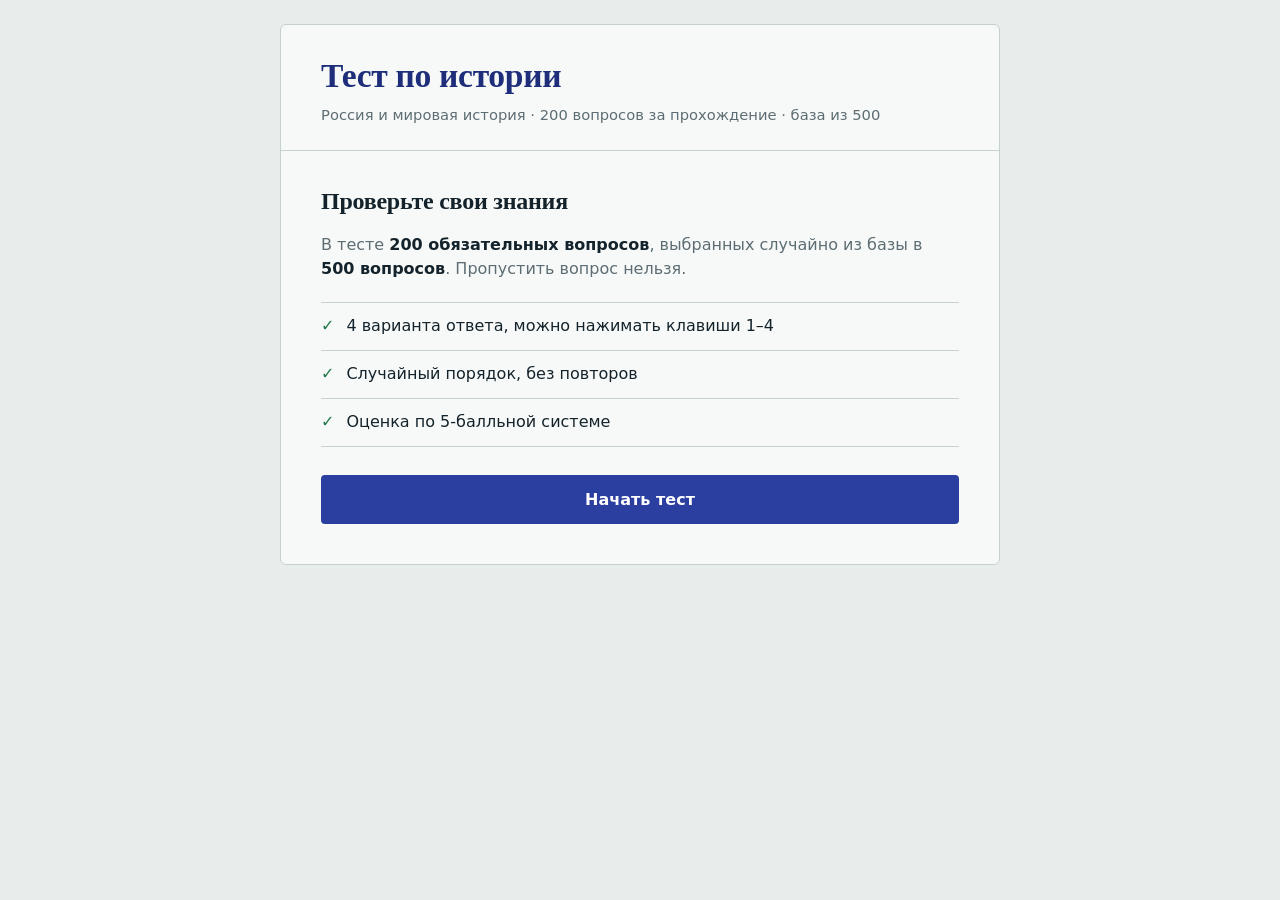
==== commit bf978b5e: "Add files via upload" ====
--- a/index.html
+++ b/index.html
@@ -11,11 +11,11 @@
 <div class="container">
 <header>
 <h1>Тест по истории</h1>
-<p class="subtitle">Россия и мировая история · 200 вопросов за прохождение · база из 300</p>
+<p class="subtitle">Россия и мировая история · 200 вопросов за прохождение · база из 500</p>
 </header>
 <div id="start-screen" class="screen active"><div class="start-content">
 <h2>Проверьте свои знания</h2>
-<p>В тесте <strong>200 обязательных вопросов</strong>, выбранных случайно из базы в <strong>300 вопросов</strong>. Пропустить вопрос нельзя.</p>
+<p>В тесте <strong>200 обязательных вопросов</strong>, выбранных случайно из базы в <strong>500 вопросов</strong>. Пропустить вопрос нельзя.</p>
 <ul class="info-list"><li>4 варианта ответа, можно нажимать клавиши 1–4</li><li>Случайный порядок, без повторов</li><li>Оценка по 5-балльной системе</li></ul>
 <button id="start-btn" class="btn primary">Начать тест</button>
 </div></div>
